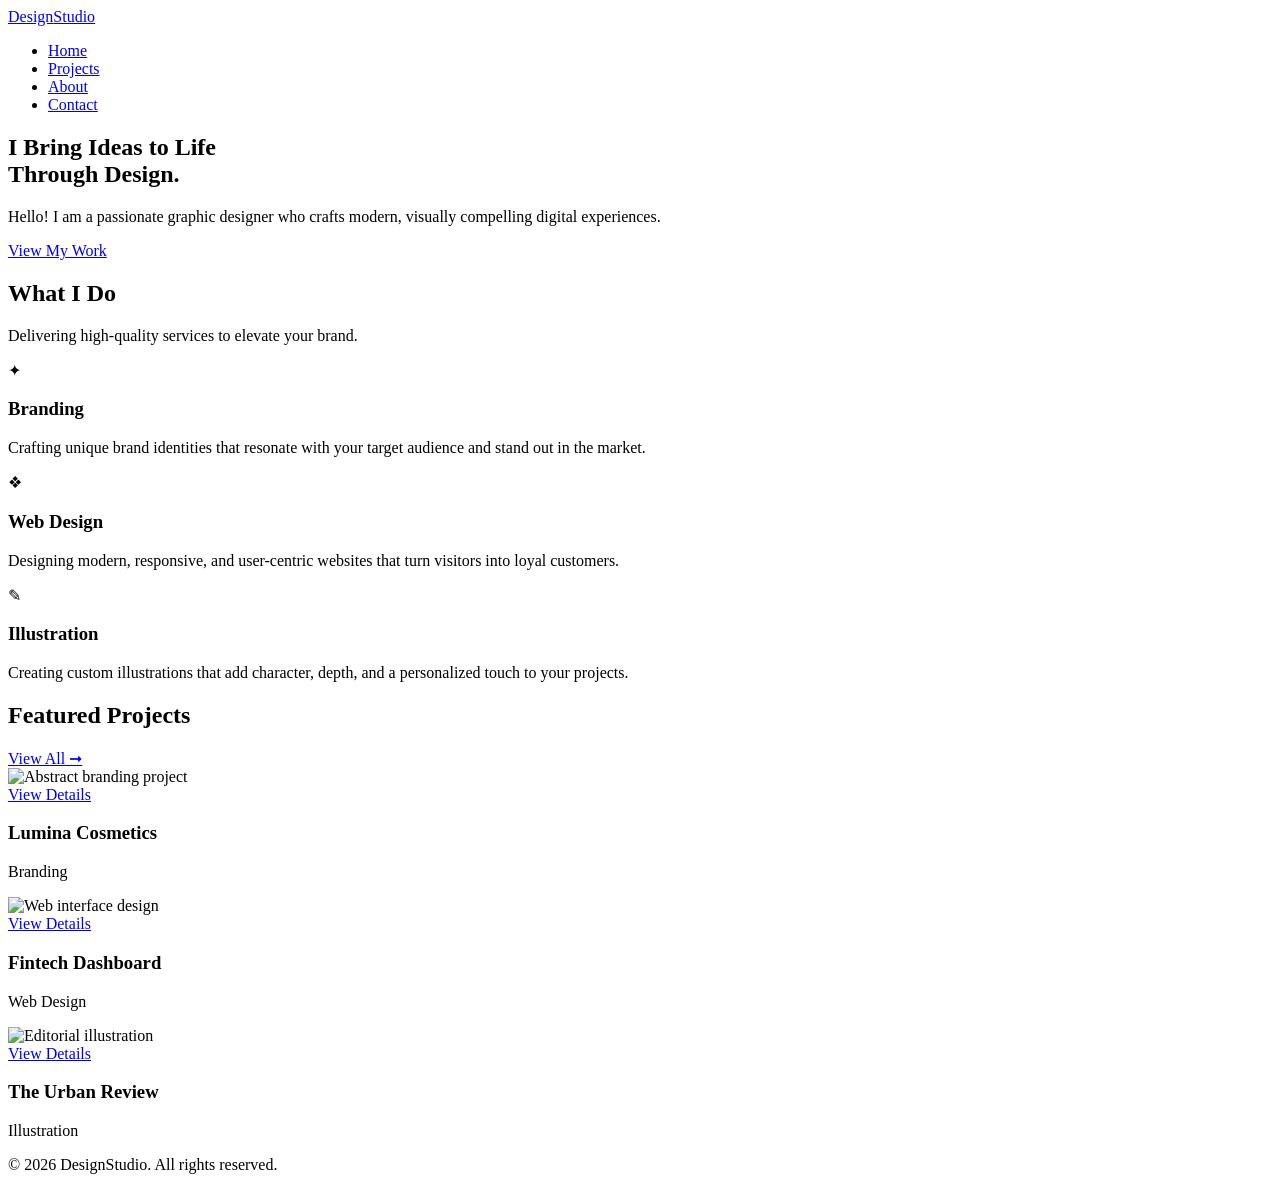
==== index.html @ b2c202d5 "Add files via upload" ====
<!DOCTYPE html>
<html lang="en">
<head>
    <meta charset="UTF-8">
    <meta name="viewport" content="width=device-width, initial-scale=1.0">
    <title>Creative Designer Portfolio</title>
    <meta name="description" content="Portfolio of a Creative Graphic Designer specializing in branding, web design, and illustration.">
    <link rel="stylesheet" href="assets/css/style.css">
</head>
<body>

    <!-- Header & Navigation -->
    <header>
        <div class="container nav-container">
            <div class="logo">
                <a href="index.html">Design<span>Studio</span></a>
            </div>
            <nav>
                <ul class="nav-links">
                    <li><a href="index.html" class="active">Home</a></li>
                    <li><a href="projects.html">Projects</a></li>
                    <li><a href="about.html">About</a></li>
                    <li><a href="contact.html">Contact</a></li>
                </ul>
                <div class="hamburger">
                    <span class="line1"></span>
                    <span class="line2"></span>
                    <span class="line3"></span>
                </div>
            </nav>
        </div>
    </header>

    <!-- Hero Section -->
    <section class="hero dark-bg" id="home">
        <div class="container hero-content">
            <div class="hero-text">
                <h1>I Bring Ideas to Life <br>Through <span class="text-orange">Design.</span></h1>
                <p>Hello! I am a passionate graphic designer who crafts modern, visually compelling digital experiences.</p>
                <div class="hero-actions">
                    <a href="projects.html" class="btn btn-primary">View My Work</a>
                    <a href="contact.html" class="btn btn-outline" style="color:#fff;border-color:#fff;">Hire Me</a>
                </div>
            </div>
            <div class="hero-image">
                <!-- Abstract shape or placeholder for designer portrait/graphic -->
                <div class="abstract-shape"></div>
            </div>
        </div>
    </section>

    <!-- Services Brief -->
    <section class="section bg-light" id="services">
        <div class="container text-center">
            <h2 class="section-title">What I Do</h2>
            <p class="section-subtitle">Delivering high-quality services to elevate your brand.</p>
            
            <div class="services-grid">
                <div class="service-card">
                    <div class="service-icon">✦</div>
                    <h3>Branding</h3>
                    <p>Crafting unique brand identities that resonate with your target audience and stand out in the market.</p>
                </div>
                <div class="service-card">
                    <div class="service-icon">❖</div>
                    <h3>Web Design</h3>
                    <p>Designing modern, responsive, and user-centric websites that turn visitors into loyal customers.</p>
                </div>
                <div class="service-card">
                    <div class="service-icon">✎</div>
                    <h3>Illustration</h3>
                    <p>Creating custom illustrations that add character, depth, and a personalized touch to your projects.</p>
                </div>
            </div>
        </div>
    </section>

    <!-- Featured Projects -->
    <section class="section" id="featured-projects">
        <div class="container">
            <div class="section-header">
                <h2 class="section-title">Featured Projects</h2>
                <a href="projects.html" class="view-all-link">View All ➞</a>
            </div>
            
            <div class="projects-grid">
                <!-- Project 1 -->
                <div class="project-item">
                    <div class="project-img-wrapper">
                        <img src="https://images.unsplash.com/photo-1561070791-2526d30994b5?q=80&w=800&auto=format&fit=crop" alt="Abstract branding project" class="project-img" loading="lazy">
                        <div class="project-overlay">
                            <a href="#" class="overlay-link">View Details</a>
                        </div>
                    </div>
                    <div class="project-info">
                        <h3>Lumina Cosmetics</h3>
                        <p class="project-category">Branding</p>
                    </div>
                </div>

                <!-- Project 2 -->
                <div class="project-item">
                    <div class="project-img-wrapper">
                        <img src="https://images.unsplash.com/photo-1517245386807-bb43f82c33c4?q=80&w=800&auto=format&fit=crop" alt="Web interface design" class="project-img" loading="lazy">
                        <div class="project-overlay">
                            <a href="#" class="overlay-link">View Details</a>
                        </div>
                    </div>
                    <div class="project-info">
                        <h3>Fintech Dashboard</h3>
                        <p class="project-category">Web Design</p>
                    </div>
                </div>

                <!-- Project 3 -->
                <div class="project-item">
                    <div class="project-img-wrapper">
                        <img src="https://images.unsplash.com/photo-1493612276216-ee3925520721?q=80&w=800&auto=format&fit=crop" alt="Editorial illustration" class="project-img" loading="lazy">
                        <div class="project-overlay">
                            <a href="#" class="overlay-link">View Details</a>
                        </div>
                    </div>
                    <div class="project-info">
                        <h3>The Urban Review</h3>
                        <p class="project-category">Illustration</p>
                    </div>
                </div>
            </div>
        </div>
    </section>

    <!-- Footer -->
    <footer>
        <div class="container">
            <p>&copy; 2026 DesignStudio. All rights reserved.</p>
        </div>
    </footer>

    <script src="assets/js/script.js"></script>
</body>
</html>
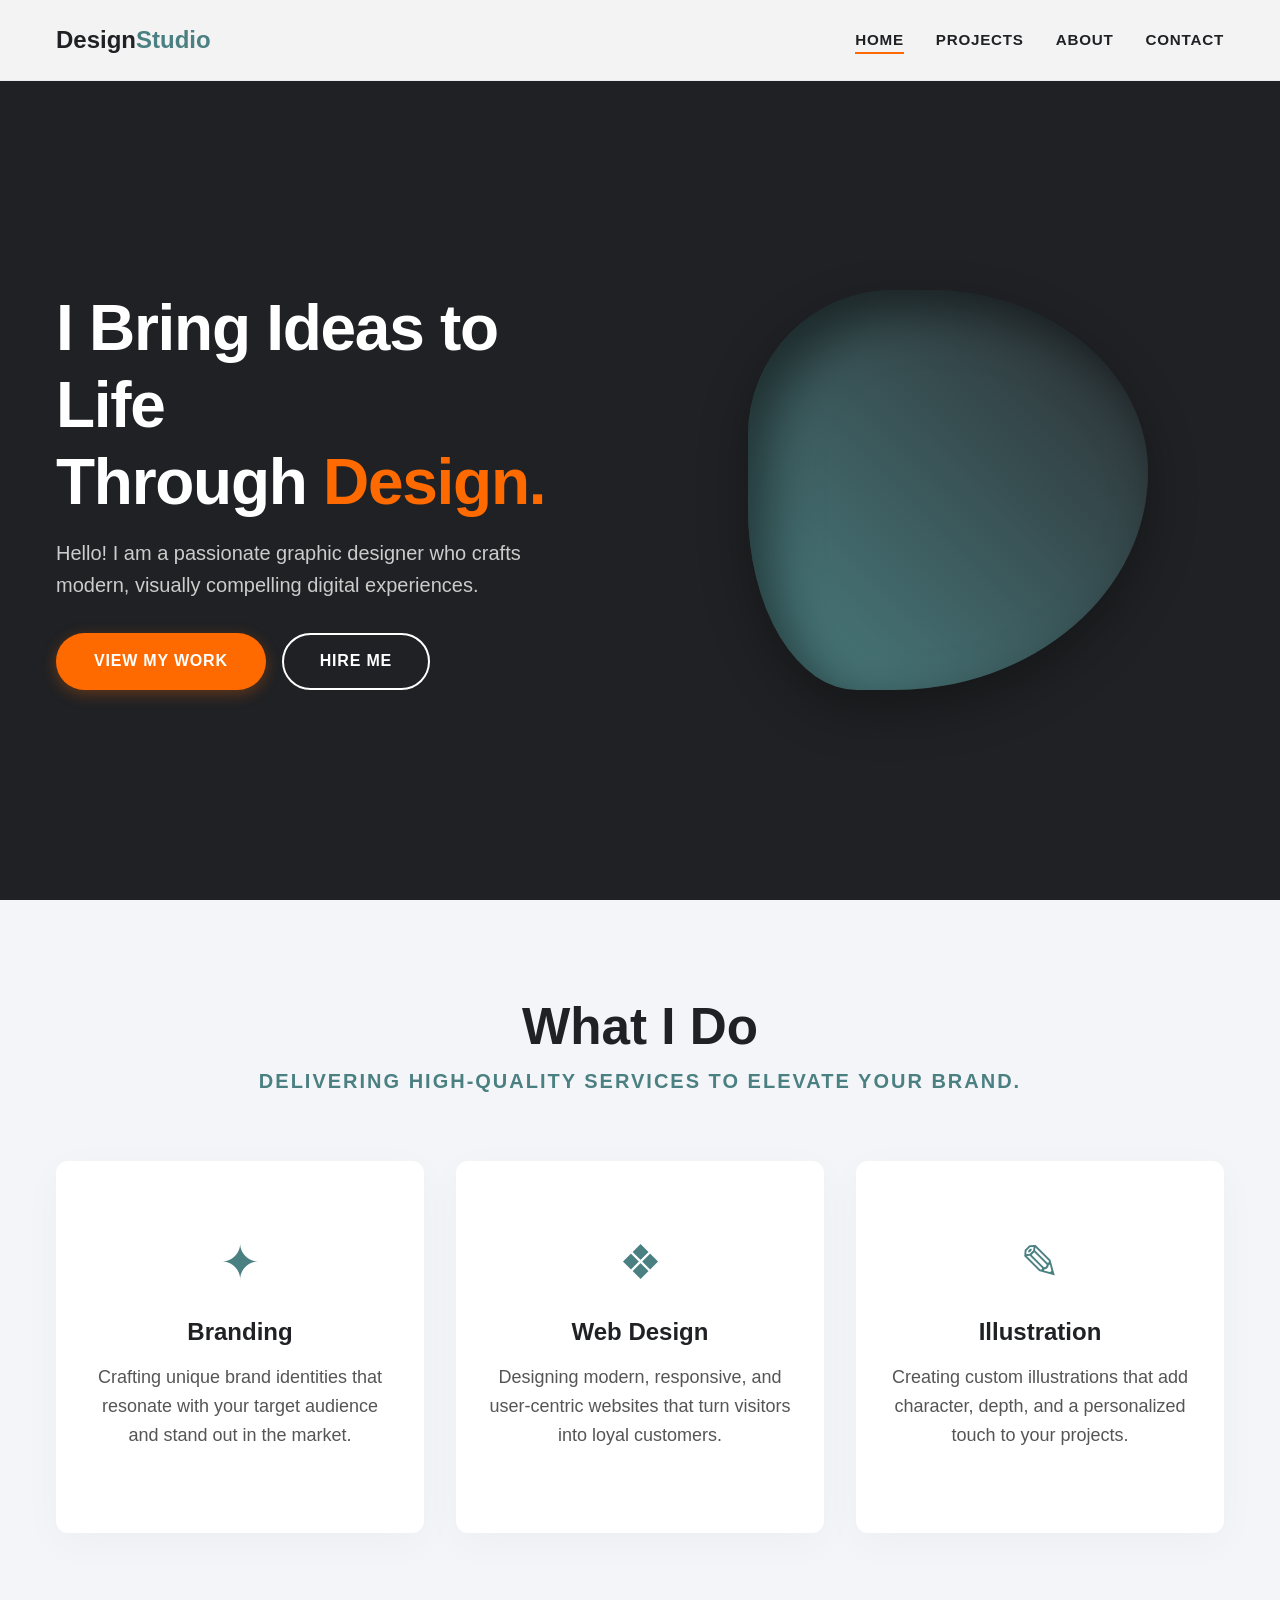
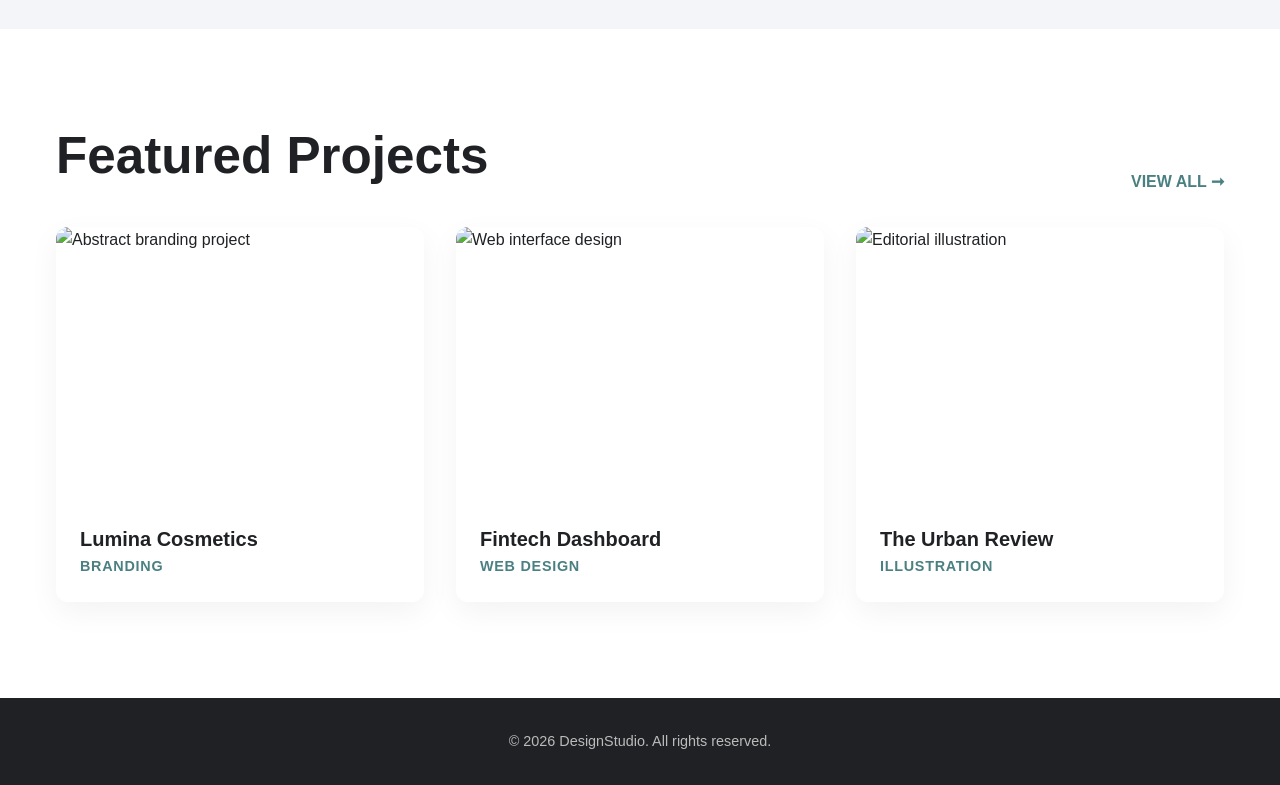
==== commit a9470f01: "Update index.html" ====
--- a/index.html
+++ b/index.html
@@ -5,7 +5,7 @@
     <meta name="viewport" content="width=device-width, initial-scale=1.0">
     <title>Creative Designer Portfolio</title>
     <meta name="description" content="Portfolio of a Creative Graphic Designer specializing in branding, web design, and illustration.">
-    <link rel="stylesheet" href="assets/css/style.css">
+    <link rel="stylesheet" href="style.css">
 </head>
 <body>
 
@@ -136,6 +136,6 @@
         </div>
     </footer>
 
-    <script src="assets/js/script.js"></script>
+    <script src="script.js"></script>
 </body>
 </html>
--- a/style.css
+++ b/style.css
@@ -0,0 +1,784 @@
+@import url('https://fonts.googleapis.com/css2?family=Inter:wght@300;400;600;800&display=swap');
+
+/* --- CSS Variables --- */
+:root {
+    /* Colors */
+    --color-dark: #1f2124;
+    /* Charcoal Gray Base */
+    --color-dark-muted: #2a2c30;
+    --color-teal: #4b8082;
+    /* Muted Teal */
+    --color-teal-light: #52898c;
+    --color-orange: #ff6a00;
+    /* Electric Orange */
+    --color-light: #f4f5f8;
+    --color-white: #ffffff;
+
+    /* Typography */
+    --font-primary: 'Inter', sans-serif;
+
+    /* Spacing */
+    --space-xs: 0.5rem;
+    --space-sm: 1rem;
+    --space-md: 2rem;
+    --space-lg: 4rem;
+    --space-xl: 6rem;
+
+    /* Transitions */
+    --transition-fast: 0.2s ease;
+    --transition-normal: 0.3s ease;
+    --transition-slow: 0.5s ease;
+}
+
+/* --- Reset & Base --- */
+*,
+*::before,
+*::after {
+    box-sizing: border-box;
+    margin: 0;
+    padding: 0;
+}
+
+html {
+    font-size: 16px;
+    scroll-behavior: smooth;
+}
+
+body {
+    font-family: var(--font-primary);
+    background-color: var(--color-white);
+    color: var(--color-dark);
+    line-height: 1.6;
+    overflow-x: hidden;
+}
+
+a {
+    text-decoration: none;
+    color: inherit;
+    transition: color var(--transition-fast);
+}
+
+ul {
+    list-style: none;
+}
+
+img {
+    max-width: 100%;
+    display: block;
+}
+
+.bg-light {
+    background-color: var(--color-light);
+}
+
+.dark-bg {
+    background-color: var(--color-dark);
+    color: var(--color-white);
+}
+
+/* --- Typography --- */
+h1,
+h2,
+h3,
+h4 {
+    font-weight: 800;
+    line-height: 1.2;
+    margin-bottom: var(--space-sm);
+}
+
+h1 {
+    font-size: clamp(2.5rem, 5vw, 4.5rem);
+    letter-spacing: -0.02em;
+}
+
+h2 {
+    font-size: clamp(2rem, 4vw, 3.5rem);
+}
+
+h3 {
+    font-size: 1.5rem;
+}
+
+p {
+    margin-bottom: var(--space-sm);
+    color: #555;
+    font-size: 1.125rem;
+    font-weight: 300;
+}
+
+.dark-bg p {
+    color: #ccc;
+}
+
+.section-title {
+    margin-bottom: 0.5rem;
+}
+
+.section-subtitle {
+    color: var(--color-teal);
+    font-weight: 600;
+    margin-bottom: var(--space-lg);
+    font-size: 1.25rem;
+    text-transform: uppercase;
+    letter-spacing: 0.1em;
+}
+
+/* --- Layout Utilities --- */
+.container {
+    width: 100%;
+    max-width: 1200px;
+    margin: 0 auto;
+    padding: 0 var(--space-sm);
+}
+
+.section {
+    padding: var(--space-xl) 0;
+}
+
+.text-center {
+    text-align: center;
+}
+
+.text-orange {
+    color: var(--color-orange);
+}
+
+/* --- Buttons --- */
+.btn {
+    display: inline-flex;
+    align-items: center;
+    justify-content: center;
+    padding: 0.85rem 2.25rem;
+    font-size: 1rem;
+    font-weight: 600;
+    border-radius: 50px;
+    cursor: pointer;
+    border: 2px solid transparent;
+    transition: all var(--transition-normal);
+    text-transform: uppercase;
+    letter-spacing: 0.05em;
+}
+
+.btn-primary {
+    background-color: var(--color-orange);
+    color: var(--color-white);
+    box-shadow: 0 4px 15px rgba(255, 106, 0, 0.3);
+}
+
+.btn-primary:hover {
+    background-color: #e65f00;
+    transform: translateY(-2px);
+    box-shadow: 0 6px 20px rgba(255, 106, 0, 0.4);
+}
+
+.btn-outline {
+    background-color: transparent;
+    color: var(--color-dark);
+    border-color: var(--color-dark);
+}
+
+.btn-outline:hover {
+    background-color: var(--color-dark);
+    color: var(--color-white);
+}
+
+/* --- Navigation --- */
+header {
+    position: fixed;
+    top: 0;
+    left: 0;
+    width: 100%;
+    background-color: rgba(255, 255, 255, 0.95);
+    backdrop-filter: blur(10px);
+    z-index: 1000;
+    border-bottom: 1px solid #eaeaea;
+    transition: all var(--transition-normal);
+}
+
+.nav-container {
+    display: flex;
+    justify-content: space-between;
+    align-items: center;
+    height: 80px;
+}
+
+.logo a {
+    font-size: 1.5rem;
+    font-weight: 800;
+    color: var(--color-dark);
+}
+
+.logo span {
+    color: var(--color-teal);
+}
+
+.nav-links {
+    display: flex;
+    gap: var(--space-md);
+}
+
+.nav-links a {
+    font-weight: 600;
+    font-size: 0.95rem;
+    color: var(--color-dark);
+    text-transform: uppercase;
+    letter-spacing: 0.05em;
+    position: relative;
+}
+
+.nav-links a::after {
+    content: '';
+    position: absolute;
+    width: 0;
+    height: 2px;
+    bottom: -6px;
+    left: 0;
+    background-color: var(--color-orange);
+    transition: width var(--transition-normal);
+}
+
+.nav-links a:hover::after,
+.nav-links a.active::after {
+    width: 100%;
+}
+
+.hamburger {
+    display: none;
+    cursor: pointer;
+    flex-direction: column;
+    gap: 6px;
+    z-index: 1001;
+}
+
+.hamburger span {
+    display: block;
+    width: 30px;
+    height: 3px;
+    background-color: var(--color-dark);
+    transition: all var(--transition-normal);
+}
+
+/* --- Hero Section --- */
+.hero {
+    min-height: 100vh;
+    display: flex;
+    align-items: center;
+    position: relative;
+    overflow: hidden;
+    padding-top: 80px;
+    /* Offset for header */
+}
+
+.hero-content {
+    display: grid;
+    grid-template-columns: 1fr 1fr;
+    gap: var(--space-lg);
+    align-items: center;
+}
+
+.hero-text h1 {
+    margin-bottom: var(--space-sm);
+    animation: fadeUp 0.8s ease forwards;
+}
+
+.hero-text p {
+    margin-bottom: var(--space-md);
+    font-size: 1.25rem;
+    max-width: 500px;
+    animation: fadeUp 0.8s ease 0.2s forwards;
+    opacity: 0;
+}
+
+.hero-actions {
+    display: flex;
+    gap: var(--space-sm);
+    animation: fadeUp 0.8s ease 0.4s forwards;
+    opacity: 0;
+}
+
+.hero-image {
+    position: relative;
+    display: flex;
+    justify-content: center;
+    align-items: center;
+    animation: fadeIn 1.2s ease 0.6s forwards;
+    opacity: 0;
+}
+
+.abstract-shape {
+    width: 400px;
+    height: 400px;
+    border-radius: 40% 60% 70% 30% / 40% 50% 60% 50%;
+    background: linear-gradient(45deg, var(--color-teal), var(--color-dark-muted));
+    animation: morph 8s ease-in-out infinite;
+    box-shadow: inset 20px 20px 50px rgba(0, 0, 0, 0.5),
+        0 20px 50px rgba(0, 0, 0, 0.3);
+}
+
+/* --- Services Section --- */
+.services-grid {
+    display: grid;
+    grid-template-columns: repeat(auto-fit, minmax(300px, 1fr));
+    gap: var(--space-md);
+    margin-top: var(--space-lg);
+}
+
+.service-card {
+    background-color: var(--color-white);
+    padding: var(--space-lg) var(--space-md);
+    border-radius: 12px;
+    box-shadow: 0 10px 40px rgba(0, 0, 0, 0.03);
+    transition: transform var(--transition-normal), box-shadow var(--transition-normal);
+    border-bottom: 4px solid transparent;
+}
+
+.service-card:hover {
+    transform: translateY(-10px);
+    box-shadow: 0 20px 50px rgba(0, 0, 0, 0.08);
+    border-bottom-color: var(--color-orange);
+}
+
+.service-icon {
+    font-size: 3rem;
+    color: var(--color-teal);
+    margin-bottom: var(--space-sm);
+}
+
+/* --- Projects Section --- */
+.section-header {
+    display: flex;
+    justify-content: space-between;
+    align-items: flex-end;
+    margin-bottom: var(--space-md);
+    flex-wrap: wrap;
+    gap: var(--space-sm);
+}
+
+.view-all-link {
+    font-weight: 600;
+    text-transform: uppercase;
+    color: var(--color-teal);
+    display: inline-flex;
+    align-items: center;
+    gap: 5px;
+}
+
+.view-all-link:hover {
+    color: var(--color-orange);
+}
+
+.projects-grid {
+    display: grid;
+    grid-template-columns: repeat(auto-fit, minmax(350px, 1fr));
+    gap: var(--space-md);
+}
+
+.project-item {
+    position: relative;
+    border-radius: 12px;
+    overflow: hidden;
+    box-shadow: 0 10px 30px rgba(0, 0, 0, 0.05);
+    background: var(--color-white);
+    transition: all var(--transition-normal);
+}
+
+.project-img-wrapper {
+    position: relative;
+    overflow: hidden;
+    aspect-ratio: 4/3;
+}
+
+.project-img {
+    width: 100%;
+    height: 100%;
+    object-fit: cover;
+    transition: transform 0.6s ease;
+}
+
+.project-overlay {
+    position: absolute;
+    top: 0;
+    left: 0;
+    width: 100%;
+    height: 100%;
+    background-color: rgba(31, 33, 36, 0.85);
+    /* Dark charcoal overlay */
+    display: flex;
+    justify-content: center;
+    align-items: center;
+    opacity: 0;
+    transition: opacity var(--transition-normal);
+}
+
+.overlay-link {
+    background-color: var(--color-orange);
+    color: var(--color-white);
+    padding: 0.75rem 1.5rem;
+    border-radius: 50px;
+    font-weight: 600;
+    text-transform: uppercase;
+    letter-spacing: 0.05em;
+    transform: translateY(20px);
+    transition: all var(--transition-normal);
+}
+
+.overlay-link:hover {
+    background-color: #e65f00;
+}
+
+.project-item:hover .project-img {
+    transform: scale(1.08);
+}
+
+.project-item:hover .project-overlay {
+    opacity: 1;
+}
+
+.project-item:hover .overlay-link {
+    transform: translateY(0);
+}
+
+.project-info {
+    padding: 1.5rem;
+}
+
+.project-info h3 {
+    margin-bottom: 0.25rem;
+    font-size: 1.25rem;
+}
+
+.project-category {
+    color: var(--color-teal);
+    font-size: 0.9rem;
+    text-transform: uppercase;
+    letter-spacing: 0.05em;
+    font-weight: 600;
+    margin: 0;
+}
+
+/* --- Footer --- */
+footer {
+    background-color: var(--color-dark);
+    color: var(--color-white);
+    padding: var(--space-md) 0;
+    text-align: center;
+}
+
+footer p {
+    color: #bbb;
+    margin: 0;
+    font-size: 0.9rem;
+}
+
+/* --- Animations --- */
+@keyframes fadeUp {
+    from {
+        opacity: 0;
+        transform: translateY(30px);
+    }
+
+    to {
+        opacity: 1;
+        transform: translateY(0);
+    }
+}
+
+@keyframes fadeIn {
+    from {
+        opacity: 0;
+    }
+
+    to {
+        opacity: 1;
+    }
+}
+
+@keyframes morph {
+    0% {
+        border-radius: 40% 60% 70% 30% / 40% 50% 60% 50%;
+    }
+
+    34% {
+        border-radius: 70% 30% 50% 50% / 30% 30% 70% 70%;
+    }
+
+    67% {
+        border-radius: 100% 60% 60% 100% / 100% 100% 60% 60%;
+    }
+
+    100% {
+        border-radius: 40% 60% 70% 30% / 40% 50% 60% 50%;
+    }
+}
+
+/* --- Filter Buttons --- */
+.portfolio-filters {
+    display: flex;
+    justify-content: center;
+    gap: var(--space-sm);
+    margin-bottom: var(--space-xl);
+    flex-wrap: wrap;
+}
+
+.filter-btn {
+    padding: 0.6rem 1.75rem;
+    border: 2px solid var(--color-dark);
+    background: transparent;
+    color: var(--color-dark);
+    border-radius: 50px;
+    cursor: pointer;
+    font-weight: 600;
+    transition: all var(--transition-normal);
+    text-transform: uppercase;
+    letter-spacing: 0.05em;
+    font-size: 0.85rem;
+}
+
+.filter-btn:hover,
+.filter-btn.active {
+    background: var(--color-dark);
+    color: var(--color-white);
+    box-shadow: 0 4px 15px rgba(0, 0, 0, 0.2);
+}
+
+/* --- About Page --- */
+.pt-120 {
+    padding-top: 120px;
+}
+
+.mt-lg {
+    margin-top: var(--space-md);
+    margin-bottom: 0.5rem;
+}
+
+.about-split {
+    display: grid;
+    grid-template-columns: 2fr 3fr;
+    gap: var(--space-xl);
+    align-items: center;
+}
+
+.about-image img {
+    border-radius: 12px;
+    box-shadow: 0 20px 40px rgba(0, 0, 0, 0.1);
+    width: 100%;
+    object-fit: cover;
+    aspect-ratio: 3/4;
+}
+
+.about-title {
+    margin-bottom: 0.2rem;
+}
+
+.about-subtitle {
+    color: var(--color-teal);
+    font-size: 1.2rem;
+    font-weight: 600;
+    margin-bottom: var(--space-md);
+    text-transform: uppercase;
+    letter-spacing: 0.05em;
+}
+
+.about-bio {
+    font-size: 1.25rem;
+    color: #444;
+    margin-bottom: var(--space-md);
+}
+
+/* --- Skills Bar --- */
+.skills-container {
+    margin-top: var(--space-md);
+}
+
+.skill {
+    margin-bottom: 1.5rem;
+}
+
+.skill-info {
+    display: flex;
+    justify-content: space-between;
+    margin-bottom: 0.4rem;
+    font-weight: 600;
+    font-size: 0.95rem;
+    color: var(--color-dark);
+}
+
+.skill-bar {
+    width: 100%;
+    height: 8px;
+    background-color: #e0e2e5;
+    border-radius: 50px;
+    overflow: hidden;
+}
+
+.skill-progress {
+    height: 100%;
+    background-color: var(--color-orange);
+    border-radius: 50px;
+    /* Simple transition for initial load effect if requested, or just static */
+    transition: width 1s ease-out;
+}
+
+/* --- Contact Page --- */
+.text-teal {
+    color: var(--color-teal);
+}
+
+.contact-wrapper {
+    display: grid;
+    grid-template-columns: 1fr 2fr;
+    gap: var(--space-xl);
+    background: var(--color-white);
+    padding: var(--space-xl);
+    border-radius: 12px;
+    box-shadow: 0 15px 40px rgba(0, 0, 0, 0.04);
+}
+
+.contact-info h3 {
+    margin-bottom: var(--space-sm);
+}
+
+.contact-details {
+    margin-top: var(--space-md);
+    display: flex;
+    flex-direction: column;
+    gap: 1.5rem;
+}
+
+.contact-details li {
+    font-size: 1.1rem;
+}
+
+.contact-form {
+    display: flex;
+    flex-direction: column;
+    gap: 1.5rem;
+}
+
+.form-group {
+    display: flex;
+    flex-direction: column;
+    gap: 0.5rem;
+}
+
+.form-group label {
+    font-weight: 600;
+    font-size: 0.95rem;
+}
+
+.form-group input,
+.form-group textarea {
+    width: 100%;
+    padding: 1rem;
+    border: 1px solid #ddd;
+    border-radius: 8px;
+    font-family: var(--font-primary);
+    font-size: 1rem;
+    transition: border-color var(--transition-fast), box-shadow var(--transition-fast);
+    background-color: var(--color-light);
+}
+
+.form-group input:focus,
+.form-group textarea:focus {
+    outline: none;
+    border-color: var(--color-teal);
+    box-shadow: 0 0 0 4px rgba(75, 128, 130, 0.1);
+    background-color: var(--color-white);
+}
+
+.w-100 {
+    width: 100%;
+}
+
+.form-message {
+    padding: 1rem;
+    border-radius: 8px;
+    margin-bottom: 1.5rem;
+    font-weight: 600;
+}
+
+.form-message.success {
+    background-color: #d4edda;
+    color: #155724;
+    border: 1px solid #c3e6cb;
+}
+
+.form-message.error {
+    background-color: #f8d7da;
+    color: #721c24;
+    border: 1px solid #f5c6cb;
+}
+
+/* --- Mobile Queries --- */
+@media (max-width: 992px) {
+    .hero-content {
+        grid-template-columns: 1fr;
+        text-align: center;
+    }
+
+    .hero-actions {
+        justify-content: center;
+    }
+
+    .hero-text p {
+        margin: 0 auto var(--space-md) auto;
+    }
+
+    .abstract-shape {
+        width: 300px;
+        height: 300px;
+        margin-top: var(--space-md);
+    }
+}
+
+@media (max-width: 768px) {
+    .hamburger {
+        display: flex;
+    }
+
+    .nav-links {
+        position: fixed;
+        top: 0;
+        right: -100%;
+        height: 100vh;
+        width: 280px;
+        background-color: rgba(255, 255, 255, 0.98);
+        backdrop-filter: blur(15px);
+        flex-direction: column;
+        justify-content: center;
+        align-items: center;
+        box-shadow: -5px 0 15px rgba(0, 0, 0, 0.1);
+        transition: right var(--transition-normal);
+    }
+
+    .nav-links.nav-active {
+        right: 0;
+    }
+
+    /* Hamburger Animation */
+    .hamburger.toggle .line1 {
+        transform: rotate(-45deg) translate(-5px, 6px);
+    }
+
+    .hamburger.toggle .line2 {
+        opacity: 0;
+    }
+
+    .hamburger.toggle .line3 {
+        transform: rotate(45deg) translate(-5px, -6px);
+    }
+
+    .projects-grid {
+        grid-template-columns: 1fr;
+    }
+
+    .about-split {
+        grid-template-columns: 1fr;
+        gap: var(--space-md);
+    }
+
+    .contact-wrapper {
+        grid-template-columns: 1fr;
+        padding: var(--space-md);
+    }
+}
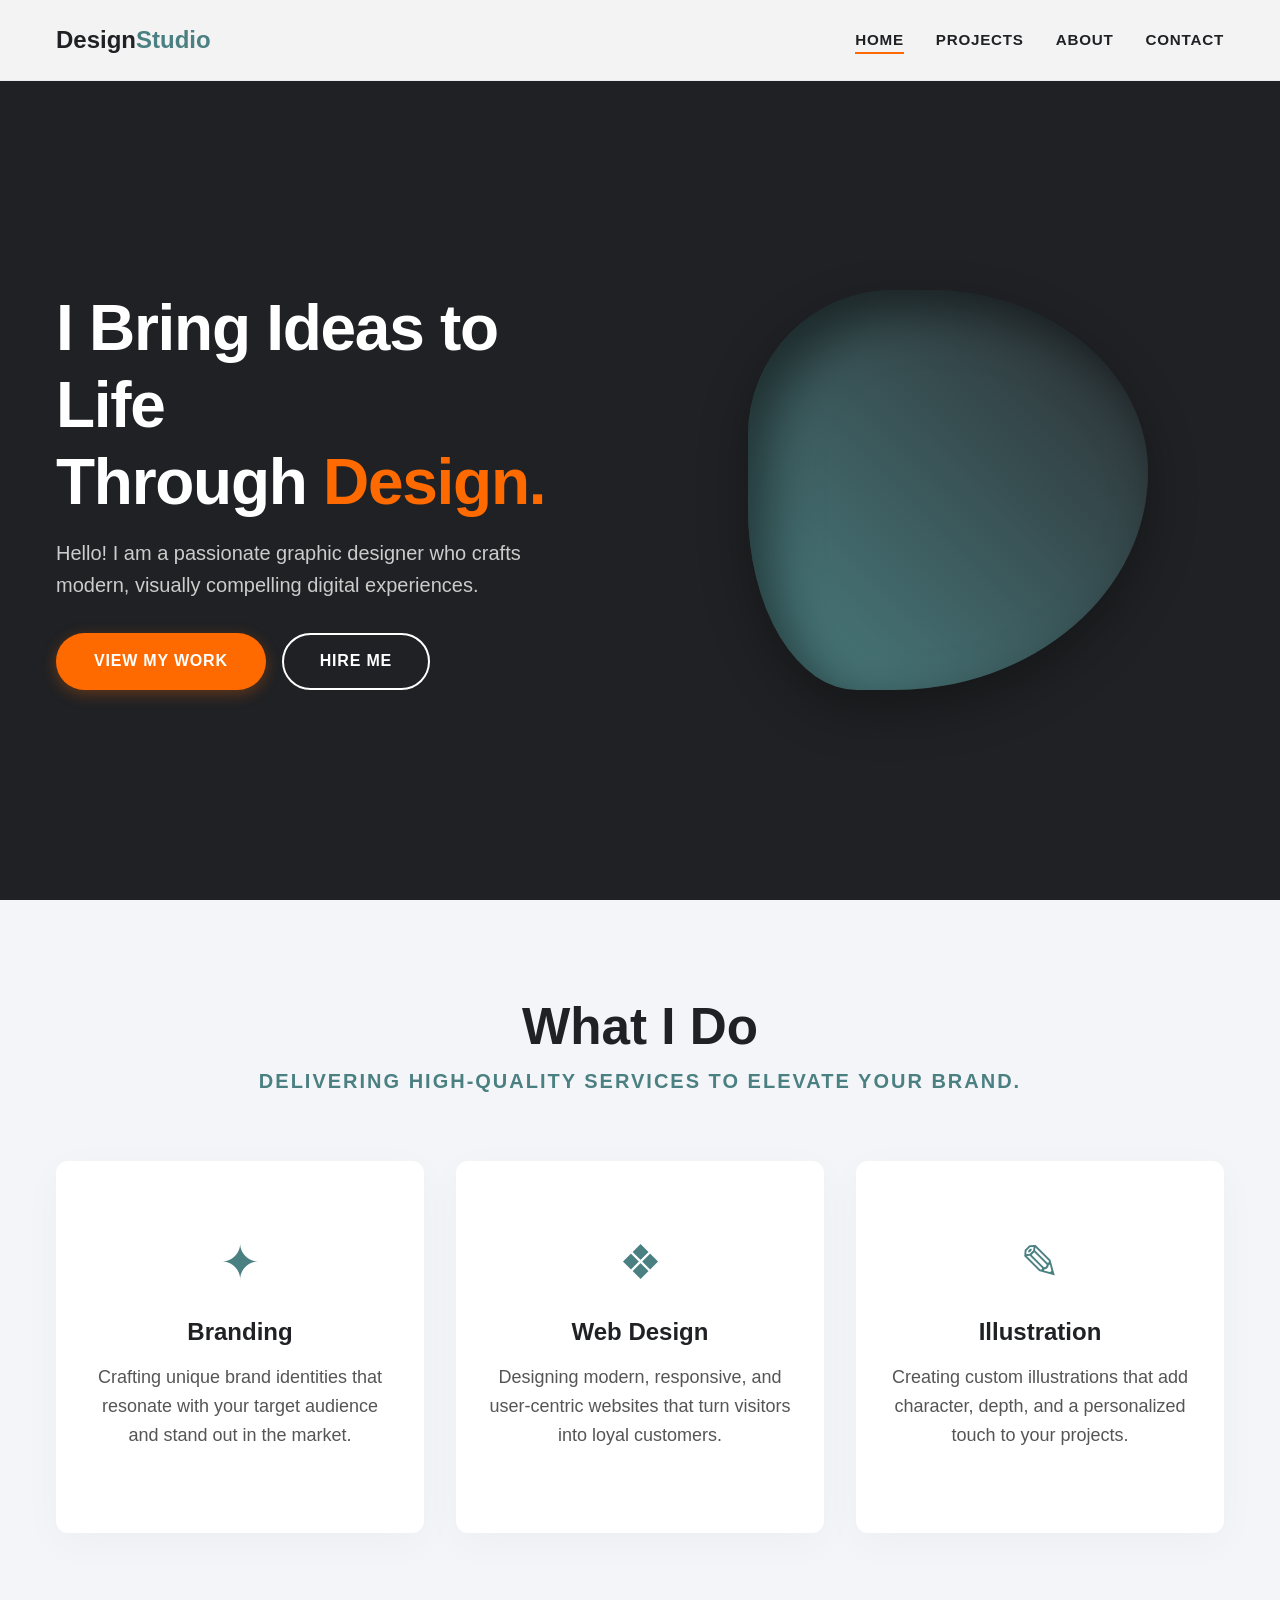
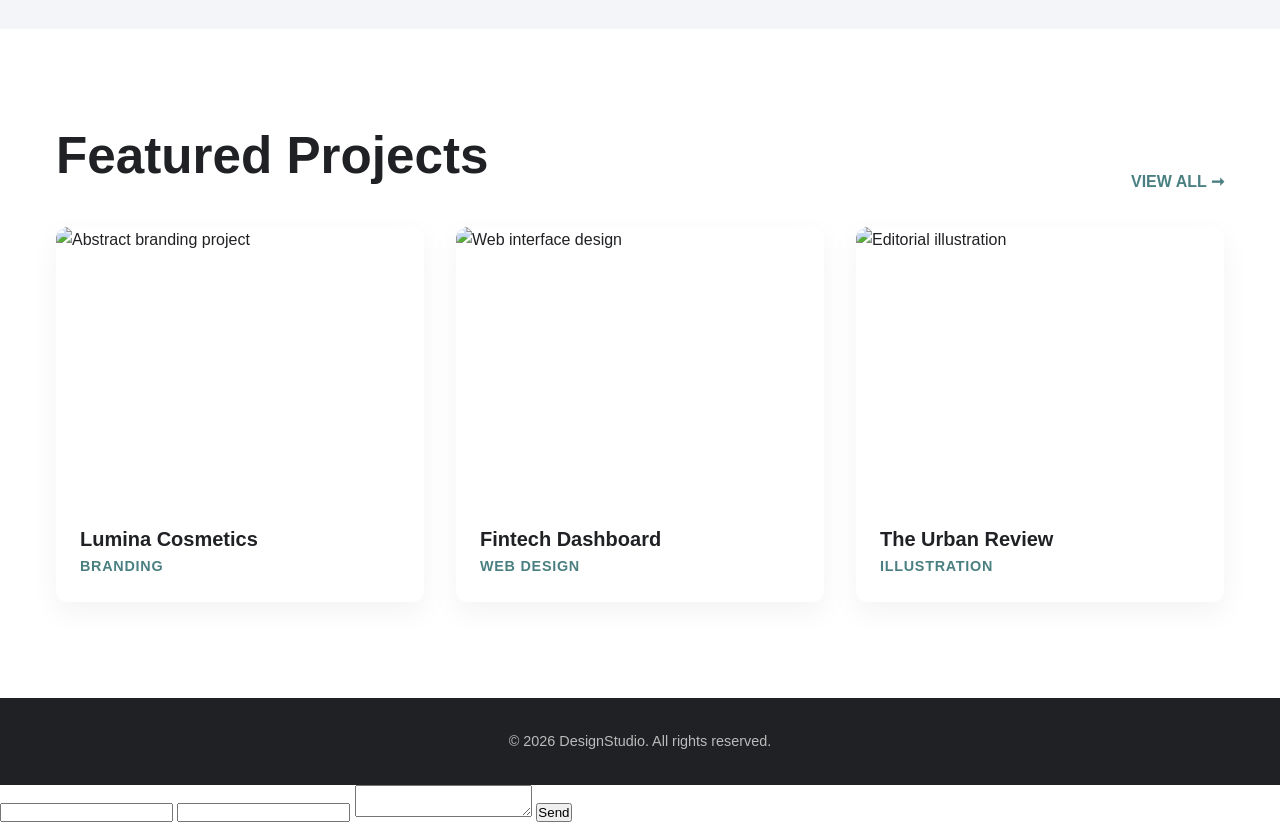
==== commit 944a39cf: "Update index.html" ====
--- a/index.html
+++ b/index.html
@@ -137,5 +137,11 @@
     </footer>
 
     <script src="script.js"></script>
+    <form id="contact-form">
+    <input type="text" id="name" required>
+    <input type="email" id="email" required>
+    <textarea id="message" required></textarea>
+    <button type="submit">Send</button>
+</form>
 </body>
 </html>
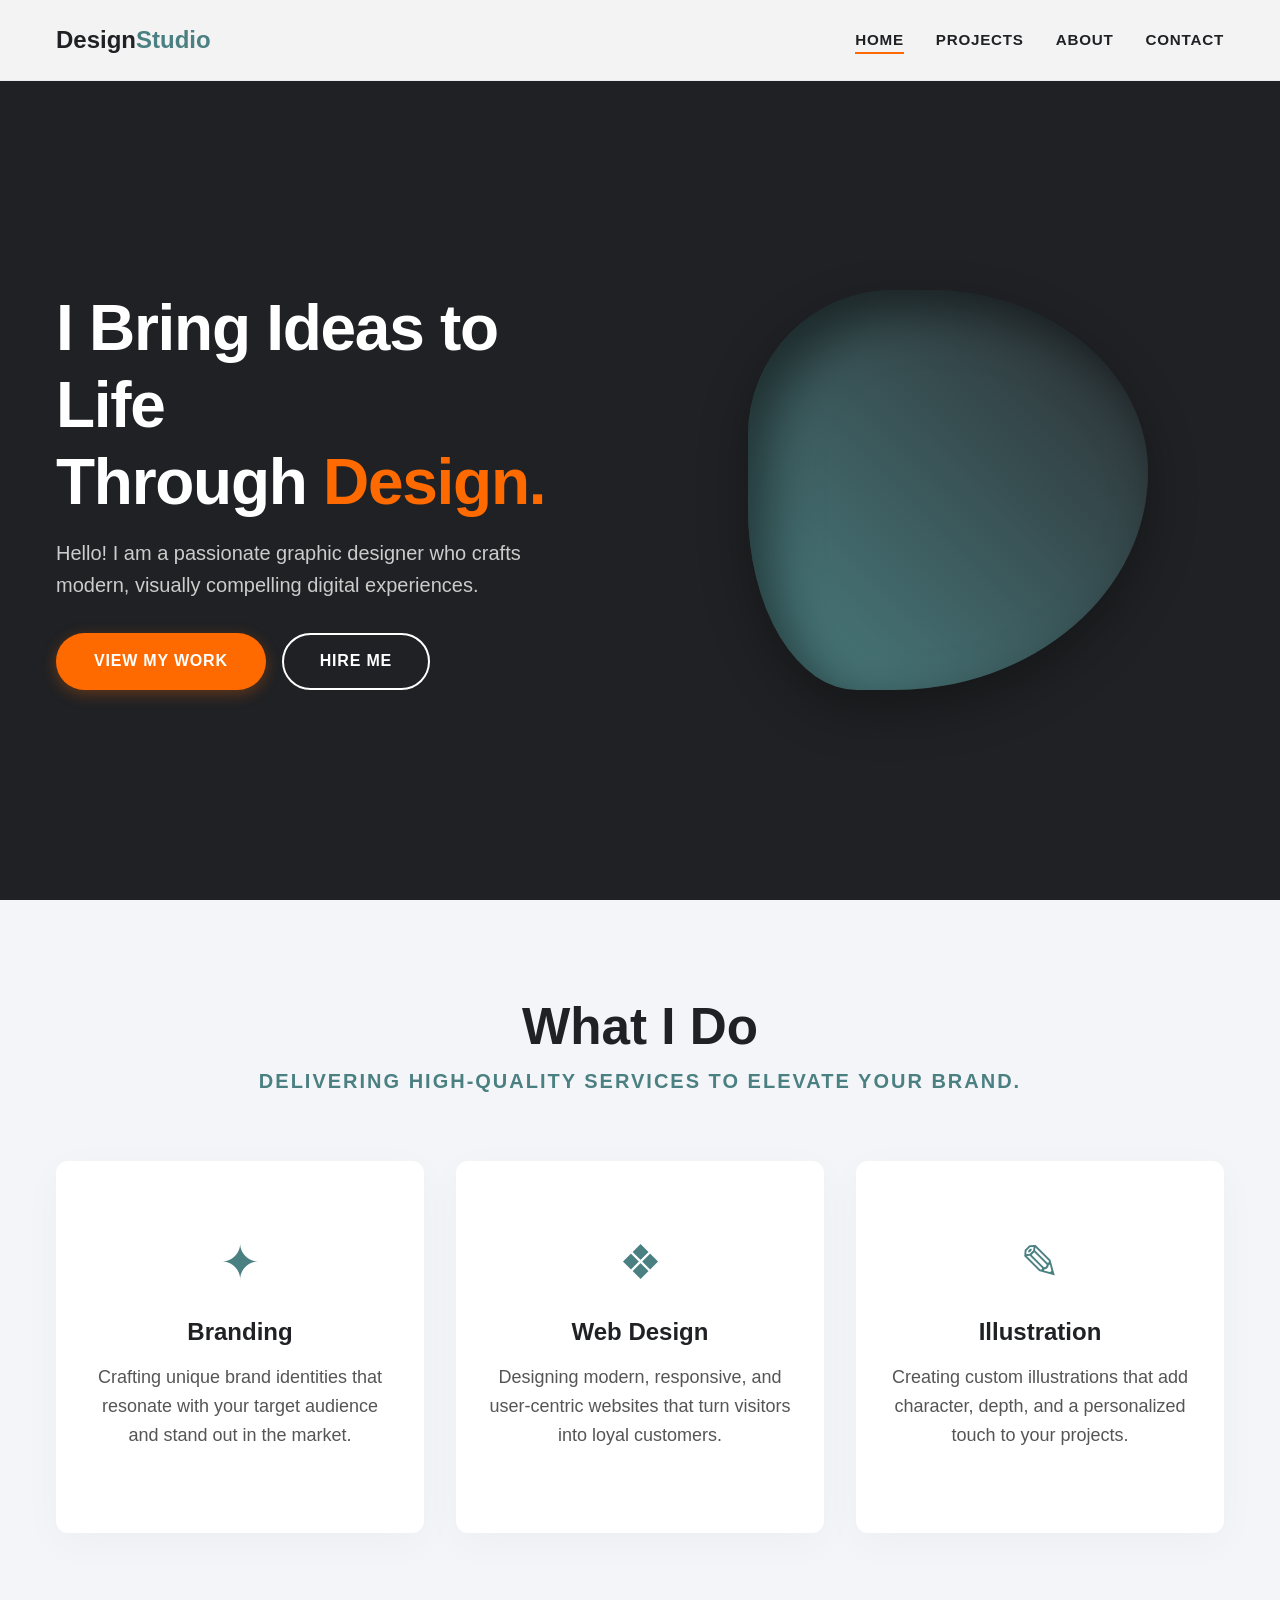
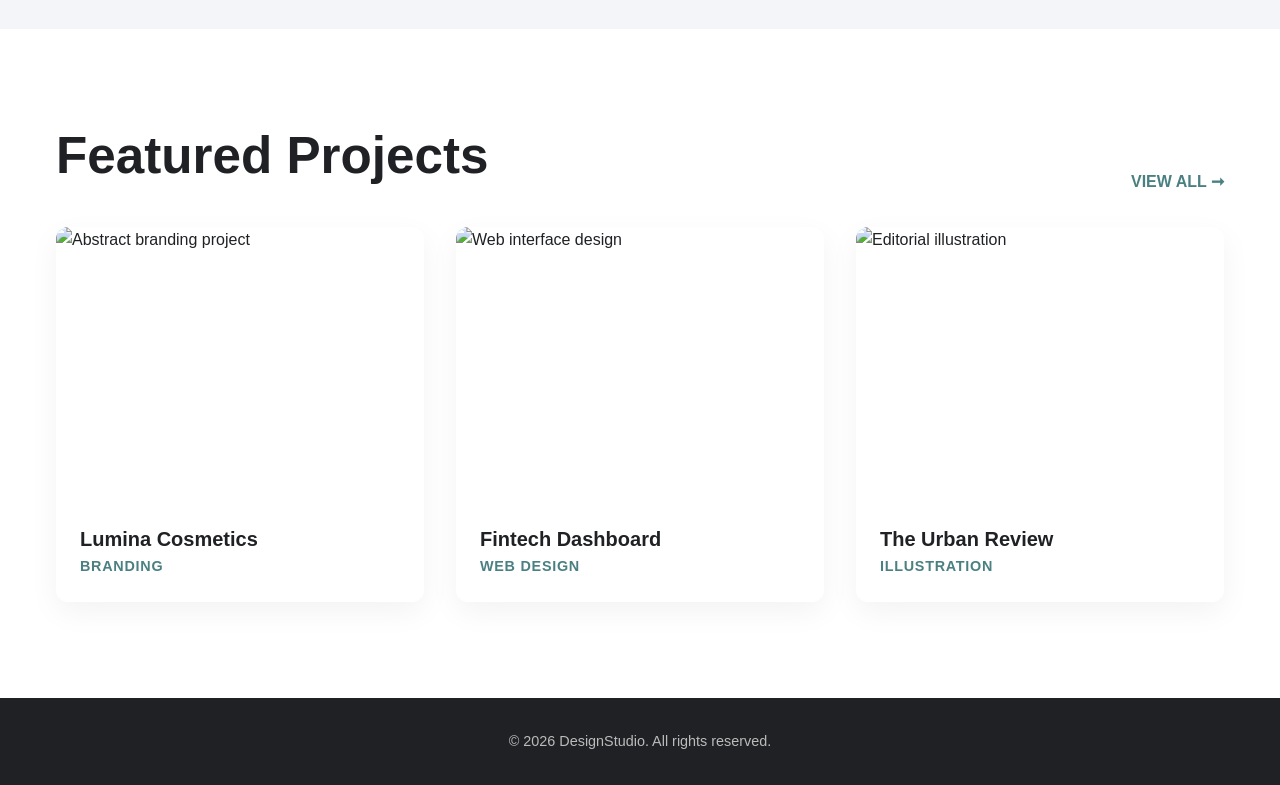
==== commit 6d72d558: "Update index.html" ====
--- a/index.html
+++ b/index.html
@@ -137,11 +137,5 @@
     </footer>
 
     <script src="script.js"></script>
-    <form id="contact-form">
-    <input type="text" id="name" required>
-    <input type="email" id="email" required>
-    <textarea id="message" required></textarea>
-    <button type="submit">Send</button>
-</form>
 </body>
 </html>
